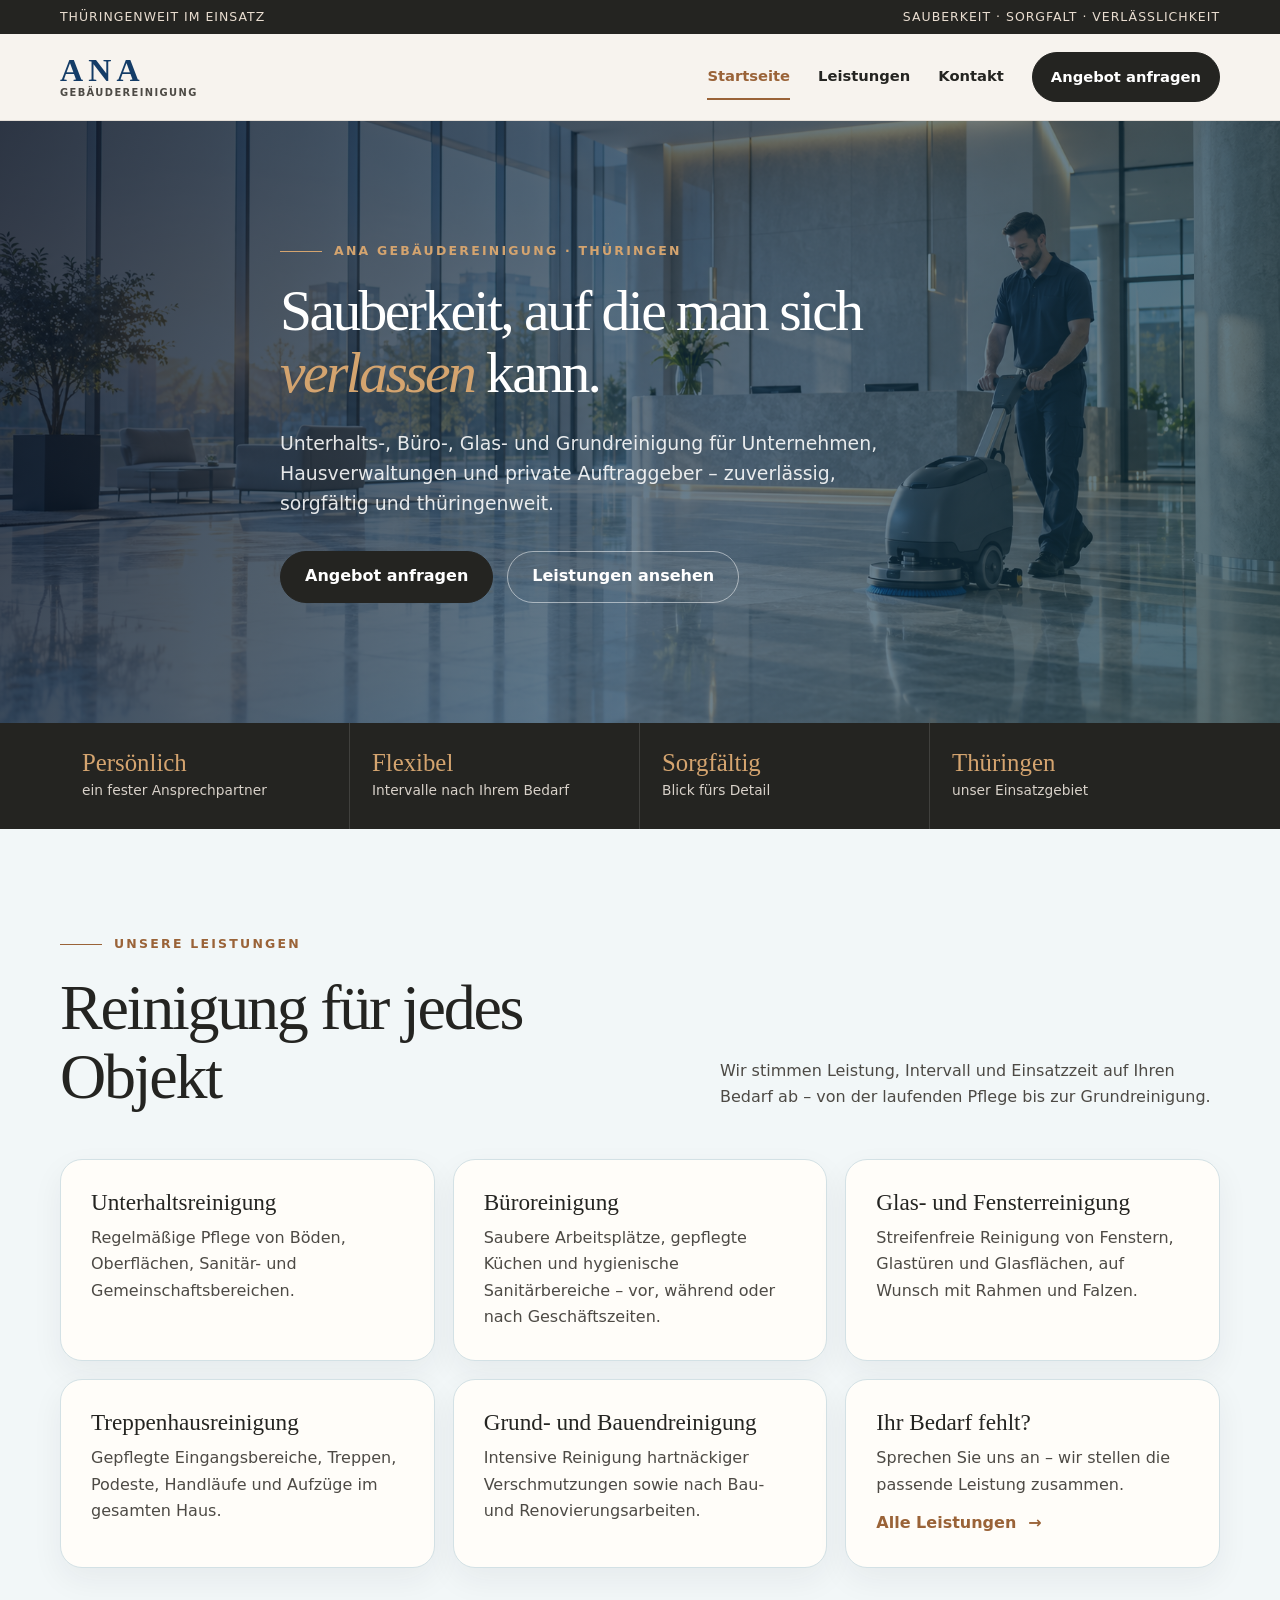
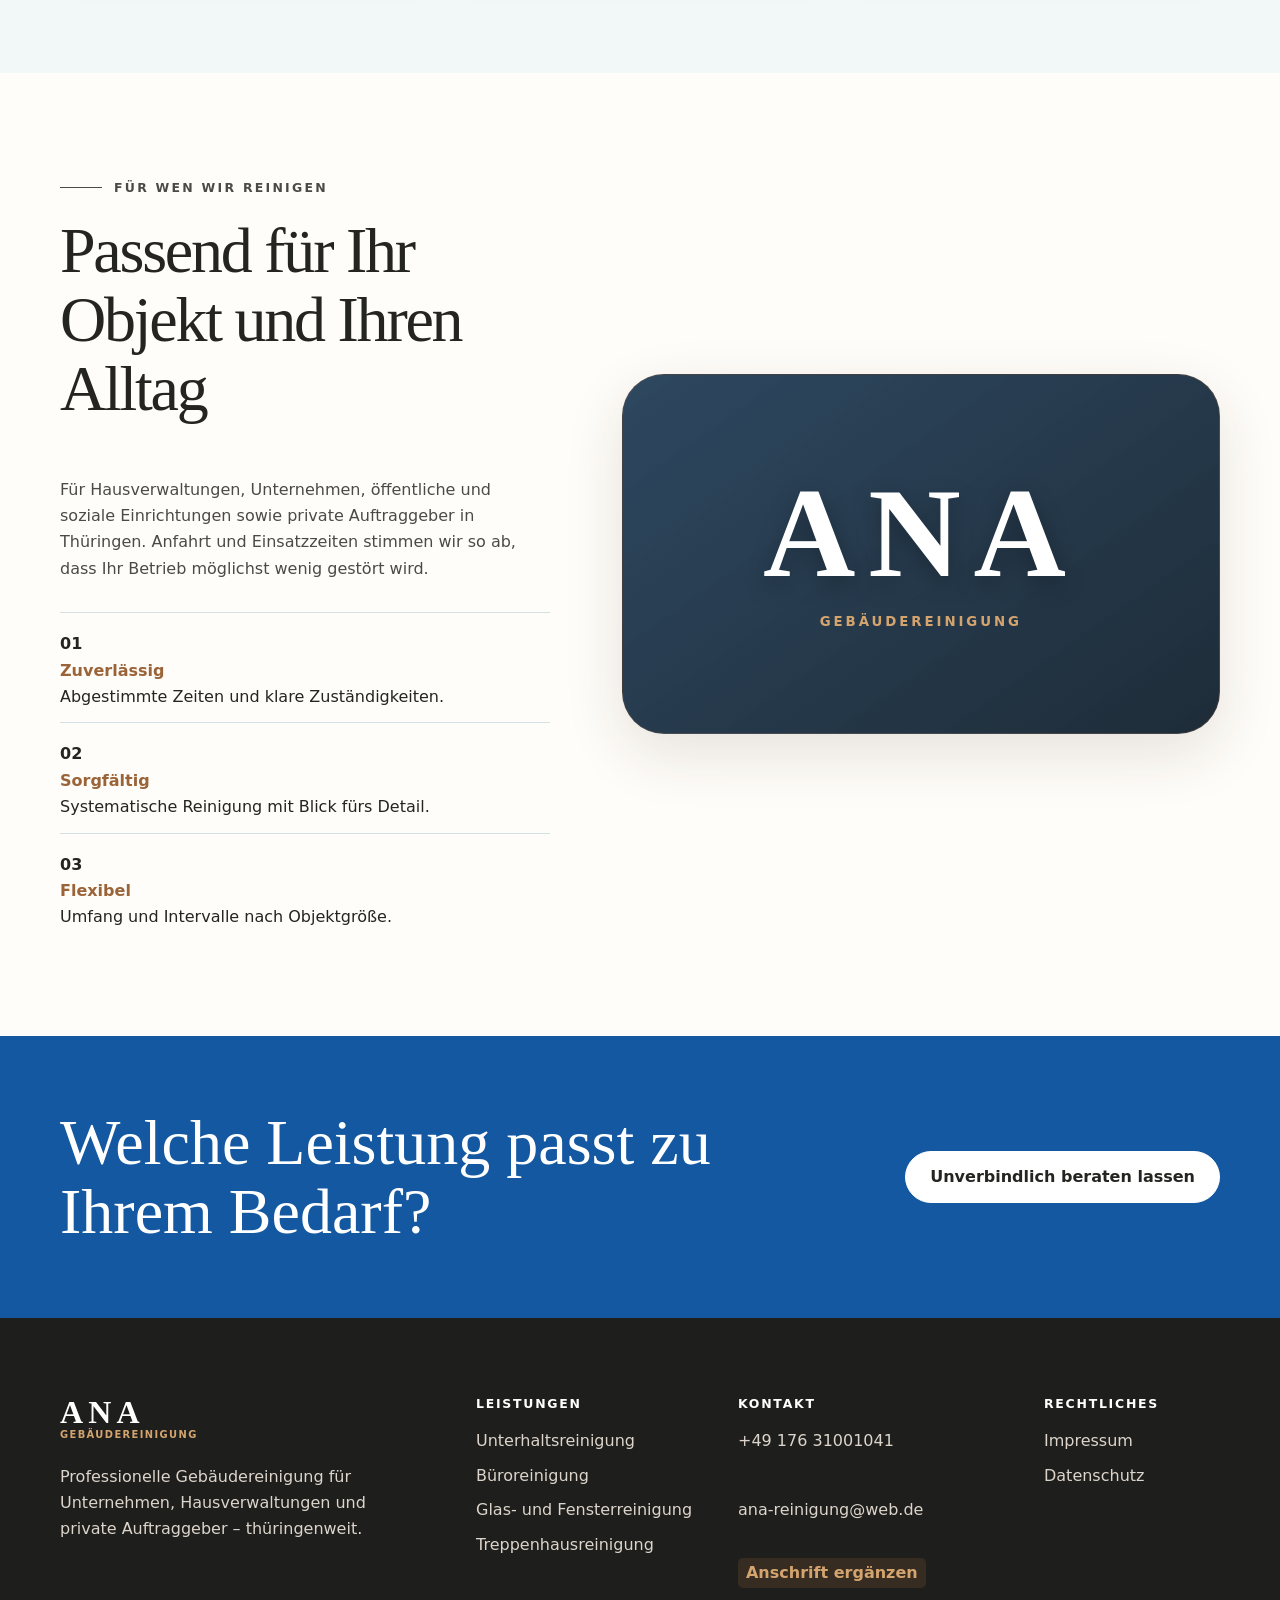
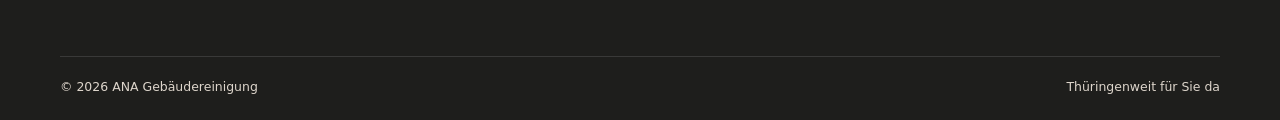
==== index.html @ 25c26764 "Initial commit: ana-reinigung – eigenständige ANA-Website" ====
<!doctype html><html lang="de"><head><meta charset="utf-8"><meta name="viewport" content="width=device-width,initial-scale=1"><title>ANA Gebäudereinigung | Professionelle Reinigung in Thüringen</title><meta name="description" content="ANA Gebäudereinigung: Unterhalts-, Büro-, Glas-, Treppenhaus- und Grundreinigung für Unternehmen, Hausverwaltungen und private Auftraggeber in Thüringen."><link rel="icon" href="assets/favicon.svg" type="image/svg+xml"><link rel="stylesheet" href="assets/styles.css?v=8"><script src="assets/site.js" defer></script></head><body data-page="start"><header data-site-header></header><main id="inhalt">
<section class="home-hero"><div class="shell home-hero-inner"><p class="eyebrow">ANA Gebäudereinigung · Thüringen</p><h1>Sauberkeit, auf die man sich <em>verlassen</em> kann.</h1><p class="home-lead">Unterhalts-, Büro-, Glas- und Grundreinigung für Unternehmen, Hausverwaltungen und private Auftraggeber – zuverlässig, sorgfältig und thüringenweit.</p><div class="actions"><a class="button" href="kontakt.html">Angebot anfragen</a><a class="button secondary" href="leistungen.html">Leistungen ansehen</a></div></div></section>
<section class="trustbar"><div class="shell trust-grid"><div class="trust-item"><strong>Persönlich</strong><span>ein fester Ansprechpartner</span></div><div class="trust-item"><strong>Flexibel</strong><span>Intervalle nach Ihrem Bedarf</span></div><div class="trust-item"><strong>Sorgfältig</strong><span>Blick fürs Detail</span></div><div class="trust-item"><strong>Thüringen</strong><span>unser Einsatzgebiet</span></div></div></section>
<section class="section"><div class="shell"><div class="section-head reveal"><div><p class="eyebrow">Unsere Leistungen</p><h2>Reinigung für jedes Objekt</h2></div><p>Wir stimmen Leistung, Intervall und Einsatzzeit auf Ihren Bedarf ab – von der laufenden Pflege bis zur Grundreinigung.</p></div><div class="values-grid cleaning-values"><div class="value reveal"><h3>Unterhaltsreinigung</h3><p>Regelmäßige Pflege von Böden, Oberflächen, Sanitär- und Gemeinschaftsbereichen.</p></div><div class="value reveal"><h3>Büroreinigung</h3><p>Saubere Arbeitsplätze, gepflegte Küchen und hygienische Sanitärbereiche – vor, während oder nach Geschäftszeiten.</p></div><div class="value reveal"><h3>Glas- und Fensterreinigung</h3><p>Streifenfreie Reinigung von Fenstern, Glastüren und Glasflächen, auf Wunsch mit Rahmen und Falzen.</p></div><div class="value reveal"><h3>Treppenhausreinigung</h3><p>Gepflegte Eingangsbereiche, Treppen, Podeste, Handläufe und Aufzüge im gesamten Haus.</p></div><div class="value reveal"><h3>Grund- und Bauendreinigung</h3><p>Intensive Reinigung hartnäckiger Verschmutzungen sowie nach Bau- und Renovierungsarbeiten.</p></div><div class="value reveal value-cta"><h3>Ihr Bedarf fehlt?</h3><p>Sprechen Sie uns an – wir stellen die passende Leistung zusammen.</p><a class="text-link" href="leistungen.html">Alle Leistungen <span>→</span></a></div></div></div></section>
<section class="section alt"><div class="shell split"><div class="copy reveal"><p class="eyebrow">Für wen wir reinigen</p><h2>Passend für Ihr Objekt und Ihren Alltag</h2><p>Für Hausverwaltungen, Unternehmen, öffentliche und soziale Einrichtungen sowie private Auftraggeber in Thüringen. Anfahrt und Einsatzzeiten stimmen wir so ab, dass Ihr Betrieb möglichst wenig gestört wird.</p><div class="principles"><div class="principle"><b>01</b><div><strong>Zuverlässig</strong><br>Abgestimmte Zeiten und klare Zuständigkeiten.</div></div><div class="principle"><b>02</b><div><strong>Sorgfältig</strong><br>Systematische Reinigung mit Blick fürs Detail.</div></div><div class="principle"><b>03</b><div><strong>Flexibel</strong><br>Umfang und Intervalle nach Objektgröße.</div></div></div></div><div class="brand-panel reveal"><span>ANA</span><small>Gebäudereinigung</small></div></div></section>
<section class="cta-band cleaning-cta"><div class="shell"><h2>Welche Leistung passt zu Ihrem Bedarf?</h2><a class="button" href="kontakt.html">Unverbindlich beraten lassen</a></div></section></main><footer data-site-footer></footer></body></html>
---- assets/styles.css ----
:root {
  --ink: #242421;
  --ink-soft: #4d4a45;
  --bronze: #9a6338;
  --bronze-light: #d4a46f;
  --blue: #1358a0;
  --paper: #f2f7f8;
  --white: #fffdf9;
  --line: #d3e1e5;
  --shadow: 0 20px 60px rgba(46, 34, 25, .12);
  --radius: 22px;
}
* { box-sizing: border-box; }
html { scroll-behavior: smooth; }
body { margin: 0; color: var(--ink); background: var(--paper); font-family: Inter, ui-sans-serif, system-ui, -apple-system, BlinkMacSystemFont, "Segoe UI", sans-serif; font-size: 16px; line-height: 1.65; }
img { max-width: 100%; display: block; }
a { color: inherit; text-decoration: none; }
button, input, textarea, select { font: inherit; }
.shell { width: min(1160px, calc(100% - 40px)); margin-inline: auto; }
.skip-link { position: fixed; left: 16px; top: -60px; z-index: 100; padding: 10px 16px; background: var(--ink); color: white; border-radius: 8px; }
.skip-link:focus { top: 16px; }
.sr-only { position: absolute; width: 1px; height: 1px; padding: 0; margin: -1px; overflow: hidden; clip: rect(0,0,0,0); white-space: nowrap; border: 0; }
.topline { background: var(--ink); color: #e9ddd0; font-size: .78rem; letter-spacing: .08em; text-transform: uppercase; }
.topline-inner { min-height: 34px; display: flex; align-items: center; justify-content: space-between; gap: 20px; }
header { position: sticky; top: 0; z-index: 20; background: rgba(247,243,237,.94); backdrop-filter: blur(14px); border-bottom: 1px solid rgba(105,86,68,.14); }
.nav-wrap { min-height: 86px; display: flex; align-items: center; justify-content: space-between; gap: 28px; }
.brand { display: inline-flex; align-items: center; gap: 12px; line-height: 1; }
.brand-logo { display: block; width: 178px; height: 68px; object-fit: contain; object-position: center; mix-blend-mode: multiply; }
.brand { flex-direction: column; align-items: flex-start; gap: 3px; }
.brand-word { color: #143c67; font: 800 2rem/.9 Georgia, serif; letter-spacing: .16em; }
.brand-sub { color: var(--ink-soft); font-size: .62rem; font-weight: 800; letter-spacing: .14em; text-transform: uppercase; }
.brand-mark { width: 46px; height: 52px; display: grid; place-items: center; color: #fffaf2; background: linear-gradient(145deg, #d39b68, #8e522c); clip-path: polygon(50% 0, 92% 17%, 88% 69%, 50% 100%, 12% 69%, 8% 17%); font-family: Georgia, serif; font-size: 1.7rem; font-weight: 700; }
.brand strong { display: block; font: 700 1.55rem/1 Georgia, serif; letter-spacing: .16em; }
.brand small { display: block; margin-top: 6px; color: var(--ink-soft); font-size: .72rem; letter-spacing: .13em; text-transform: uppercase; }
nav { display: flex; align-items: center; gap: 28px; font-size: .92rem; font-weight: 600; }
nav a { padding: 10px 0; border-bottom: 2px solid transparent; }
nav a:hover, nav a[aria-current="page"] { color: var(--bronze); border-color: var(--bronze); }
nav .nav-cta { padding: 12px 18px; color: white; background: var(--ink); border: 1px solid var(--ink); border-radius: 999px; }
nav .nav-cta:hover { color: white; background: var(--bronze); border-color: var(--bronze); }
.menu-button { display: none; width: 44px; height: 44px; border: 1px solid var(--line); border-radius: 50%; background: transparent; padding: 11px; }
.menu-button span:not(.sr-only) { display: block; height: 2px; background: var(--ink); margin: 4px 0; }
.hero { min-height: 720px; display: grid; align-items: center; overflow: hidden; background: linear-gradient(90deg, rgba(242,247,248,.98) 0%, rgba(242,247,248,.94) 48%, rgba(242,247,248,.2) 73%), url("ana-cleaning-hero.png") center/cover no-repeat; }
.parent-hero { min-height: 690px; display: grid; align-items: center; overflow: hidden; background: radial-gradient(circle at 78% 45%, rgba(212,164,111,.28), transparent 28%), linear-gradient(135deg,#f7fafb 0%,#e8f0f3 55%,#dfd3c7 100%); }
.parent-hero-grid { display: grid; grid-template-columns: 1.05fr .95fr; align-items: center; gap: 70px; padding: 86px 0; }
.parent-monogram, .brand-panel { min-height: 360px; display: grid; place-content: center; padding: 45px; text-align: center; border: 1px solid rgba(154,99,56,.25); border-radius: 42px; background: linear-gradient(145deg,rgba(23,52,79,.90),rgba(16,31,44,.94)), url("ana-sign-bg.jpg") center/cover no-repeat; box-shadow: var(--shadow); color: white; }
.parent-monogram span, .brand-panel span { font: 800 clamp(4.5rem,10vw,8.5rem)/.9 Georgia,serif; letter-spacing: .1em; text-shadow: 0 8px 24px rgba(0,0,0,.28); }
.parent-monogram small, .brand-panel small { margin-top: 20px; color: var(--bronze-light); font-weight: 800; letter-spacing: .22em; text-transform: uppercase; }
.hero-grid { display: grid; grid-template-columns: 1.08fr .92fr; align-items: center; gap: 40px; padding: 82px 0; }
.eyebrow { display: flex; align-items: center; gap: 12px; margin: 0 0 18px; color: var(--bronze); font-size: .78rem; font-weight: 800; letter-spacing: .18em; text-transform: uppercase; }
.eyebrow::before { content: ""; width: 42px; height: 1px; background: currentColor; }
h1, h2, h3 { margin-top: 0; font-family: Georgia, "Times New Roman", serif; line-height: 1.08; }
h1 { max-width: 820px; margin-bottom: 24px; font-size: clamp(3rem, 7vw, 6.2rem); font-weight: 500; letter-spacing: -.045em; }
h1 em { color: var(--bronze); font-weight: 500; }
.hero-copy > p:not(.eyebrow) { max-width: 630px; margin: 0 0 34px; color: var(--ink-soft); font-size: 1.15rem; }
.actions { display: flex; flex-wrap: wrap; gap: 14px; }
.button { display: inline-flex; justify-content: center; align-items: center; min-height: 52px; padding: 0 24px; border: 1px solid var(--ink); border-radius: 999px; background: var(--ink); color: white; font-weight: 750; transition: .2s ease; }
.button:hover { transform: translateY(-2px); background: var(--bronze); border-color: var(--bronze); }
.button.secondary { color: var(--ink); background: transparent; }
.button.secondary:hover { color: white; }
.hero-visual { position: relative; min-height: 530px; }
.hero-badge { position: absolute; right: 0; bottom: 42px; width: 142px; height: 142px; display: grid; place-items: center; padding: 20px; text-align: center; border-radius: 50%; background: var(--ink); color: #fff; box-shadow: var(--shadow); font-size: .72rem; font-weight: 700; letter-spacing: .12em; text-transform: uppercase; }
.trustbar { background: var(--ink); color: white; }
.trust-grid { display: grid; grid-template-columns: repeat(4, 1fr); }
.trust-item { padding: 26px 22px; border-right: 1px solid rgba(255,255,255,.13); }
.trust-item:last-child { border-right: 0; }
.trust-item strong { display: block; color: var(--bronze-light); font: 500 1.55rem Georgia, serif; }
.trust-item span { color: #d8d1c9; font-size: .86rem; }
.section { padding: 105px 0; }
.section.alt { background: var(--white); }
.section-head { display: flex; justify-content: space-between; align-items: end; gap: 32px; margin-bottom: 48px; }
#bereiche .section-head { display: block; }
#bereiche .section-head h2 { white-space: nowrap; }
#bereiche .section-head > p { margin-top: 16px; }
.section-head h2, .page-intro h1 { margin-bottom: 0; font-size: clamp(2.4rem, 5vw, 4.6rem); font-weight: 500; letter-spacing: -.035em; }
.section-head > p { max-width: 500px; margin: 0; color: var(--ink-soft); }
.service-grid { display: grid; grid-template-columns: repeat(2, 1fr); gap: 18px; }
.division-grid { display: grid; grid-template-columns: 1fr 1fr; gap: 24px; }
.division-card { overflow: hidden; border: 1px solid var(--line); border-radius: 28px; background: white; box-shadow: 0 16px 45px rgba(29,39,46,.08); }
.division-logo { height: 330px; overflow: hidden; display: flex; align-items: center; justify-content: center; padding: 22px; background: #eef5f7; }
.division-card.security .division-logo { background: #ded6cc; }
.division-card.cleaning .eyebrow, .division-card.cleaning .text-link { color: var(--blue); }
.division-logo img { max-width: 100%; max-height: 100%; width: auto; height: auto; object-fit: contain; mix-blend-mode: multiply; }
.division-copy { padding: 34px; }
.division-copy h3 { margin-bottom: 12px; font-size: 2rem; font-weight: 500; }
.division-copy p:not(.eyebrow) { color: var(--ink-soft); }
.text-link { display: inline-flex; gap: 12px; margin-top: 12px; color: var(--bronze); font-weight: 800; }
.text-link:hover span { transform: translateX(4px); }
.text-link span { transition: .2s ease; }
.service-card { min-height: 280px; padding: 34px; border: 1px solid var(--line); border-radius: var(--radius); background: rgba(255,255,255,.56); transition: .25s ease; }
.service-card:hover { transform: translateY(-5px); border-color: var(--bronze-light); box-shadow: var(--shadow); }
.number { margin-bottom: 42px; color: var(--bronze); font-size: .77rem; font-weight: 800; letter-spacing: .14em; }
.service-card h3 { margin-bottom: 14px; font-size: 1.75rem; font-weight: 500; }
.service-card p { margin: 0; color: var(--ink-soft); }
.split { display: grid; grid-template-columns: .9fr 1.1fr; gap: 72px; align-items: center; }
.portrait-panel { position: relative; min-height: 500px; display: grid; place-items: center; overflow: hidden; border-radius: 34px; background: #dcebef; }
.portrait-panel img { width: 100%; height: 100%; object-fit: cover; }
.portrait-panel::after { content: "ANA"; position: absolute; right: -24px; bottom: -28px; color: rgba(255,255,255,.06); font: 700 9rem Georgia,serif; letter-spacing: .05em; }
.copy h2 { font-size: clamp(2.5rem, 5vw, 4.5rem); font-weight: 500; letter-spacing: -.035em; }
.copy p { color: var(--ink-soft); }
.principles { display: grid; gap: 12px; margin-top: 30px; }
.principle { padding-top: 18px; border-top: 1px solid var(--line); }
.principle strong { color: var(--bronze); }
.cta-band { padding: 72px 0; background: var(--bronze); color: white; }
.cta-band .shell { display: flex; align-items: center; justify-content: space-between; gap: 32px; }
.cta-band h2 { max-width: 720px; margin: 0; font-size: clamp(2rem, 5vw, 4rem); font-weight: 500; }
.cta-band .button { border-color: white; background: white; color: var(--ink); flex: 0 0 auto; }
.page-hero { padding: 110px 0 82px; background: linear-gradient(135deg,#fbf8f3,#eee6dc); border-bottom: 1px solid var(--line); }
.cleaning-hero, .security-hero { padding: 85px 0; border-bottom: 1px solid var(--line); }
.cleaning-hero { background: linear-gradient(135deg,#f5fafb,#dcebef); }
.security-hero { background: linear-gradient(135deg,#ece5dd,#cbb8a6); }
.business-hero-grid, .security-hero-grid { display: grid; grid-template-columns: 1.15fr .85fr; align-items: center; gap: 65px; }
.business-logo-panel, .security-logo-panel { min-height: 380px; display: grid; place-items: center; padding: 22px; border-radius: 30px; background: white; box-shadow: var(--shadow); }
.business-logo-panel img, .security-logo-panel img { width: 100%; max-height: 380px; object-fit: contain; mix-blend-mode: multiply; }
.security-page .eyebrow, .security-page .number { color: #8b552e; }
body[data-page="leistungen"] .eyebrow, body[data-page="leistungen"] .number { color: var(--blue); }
.security-page .button:hover, .security-cta { background: #8b552e; border-color: #8b552e; }
.cleaning-cta { background: var(--blue); }
.security-strip { background: #e9e0d7; }
.conversion-panel { display: flex; align-items: center; justify-content: space-between; gap: 40px; padding: 46px; border: 1px solid var(--line); border-radius: 28px; background: white; box-shadow: var(--shadow); }
.conversion-panel > div { max-width: 760px; }
.conversion-panel h2 { margin-bottom: 12px; font-size: clamp(2rem,4vw,3.35rem); font-weight: 500; }
.conversion-panel p:last-child { margin-bottom: 0; color: var(--ink-soft); }
.conversion-panel .button { flex: 0 0 auto; }
.regional-section { background: #e7eff2; }
.regional-grid { display: grid; grid-template-columns: 1.1fr .9fr; gap: 70px; align-items: end; }
.regional-grid h2 { margin-bottom: 0; font-size: clamp(2.35rem,5vw,4.4rem); font-weight: 500; }
.regional-grid p { color: var(--ink-soft); font-size: 1.08rem; }
.page-intro { max-width: 880px; }
.page-intro p:last-child { max-width: 720px; color: var(--ink-soft); font-size: 1.15rem; }
.detail-list { display: grid; gap: 18px; }
.detail { padding: 34px 0; border-bottom: 1px solid var(--line); }
.detail:first-child { border-top: 1px solid var(--line); }
.detail h2 { margin-bottom: 10px; font-size: 2rem; font-weight: 500; }
.detail p { margin: 0; color: var(--ink-soft); }
.values-grid { display: grid; grid-template-columns: repeat(3, 1fr); gap: 18px; }
.value { padding: 30px; border-radius: var(--radius); background: var(--white); border: 1px solid var(--line); box-shadow: 0 12px 32px rgba(29,39,46,.06); }
.value h3 { margin: 0 0 10px; font-size: 1.45rem; font-weight: 500; color: var(--ink); }
.value p { margin: 0; color: var(--ink-soft); }
.contact-layout { display: grid; grid-template-columns: .78fr 1.22fr; gap: 54px; align-items: start; }
.contact-card { padding: 32px; border-radius: var(--radius); background: var(--ink); color: white; }
.contact-card h2 { font-size: 2rem; font-weight: 500; }
.contact-card p { color: #d8d1c9; }
.placeholder { display: inline-block; padding: 2px 8px; border-radius: 5px; background: rgba(184,120,66,.15); color: var(--bronze-light); font-weight: 700; }
form { padding: 36px; border: 1px solid var(--line); border-radius: var(--radius); background: var(--white); }
.field-row { display: grid; grid-template-columns: 1fr 1fr; gap: 16px; }
label { display: grid; gap: 7px; margin-bottom: 17px; font-weight: 700; font-size: .9rem; }
input, textarea, select { width: 100%; border: 1px solid #cfc4b8; border-radius: 10px; background: #fff; color: var(--ink); padding: 13px 14px; }
input:focus, textarea:focus, select:focus { outline: 3px solid rgba(169,103,54,.18); border-color: var(--bronze); }
textarea { min-height: 150px; resize: vertical; }
.form-note { min-height: 26px; margin: 14px 0 0; color: var(--bronze); font-weight: 700; }
.legal { max-width: 820px; }
.legal h2 { margin-top: 46px; font-size: 1.7rem; font-weight: 500; }
.legal h3 { margin-top: 30px; font-size: 1.15rem; }
.legal p, .legal li { color: var(--ink-soft); }
.draft-note { padding: 18px 20px; margin-bottom: 36px; border-left: 4px solid var(--bronze); background: #f3e7da; }
footer { padding: 72px 0 22px; background: #1e1e1c; color: #ddd5cb; }
.footer-grid { display: grid; grid-template-columns: 1.7fr 1fr 1.2fr .8fr; gap: 42px; }
.footer-grid > div:first-child p { max-width: 340px; }
.footer-grid h2 { margin: 8px 0 18px; color: white; font: 700 .78rem/1 system-ui,sans-serif; letter-spacing: .14em; text-transform: uppercase; }
.footer-grid a:not(.brand) { display: block; margin: 8px 0; }
.footer-grid a:hover { color: var(--bronze-light); }
.footer-brand { padding: 8px 0; border-radius: 12px; }
.footer-brand .brand-word { color: white; }
.footer-brand .brand-sub { color: var(--bronze-light); }
.footer-brand .brand-logo { width: 205px; height: 78px; mix-blend-mode: normal; }
.footer-bottom { display: flex; justify-content: space-between; gap: 20px; margin-top: 52px; padding-top: 20px; border-top: 1px solid rgba(255,255,255,.12); font-size: .78rem; }
.reveal { opacity: 0; transform: translateY(20px); transition: opacity .55s ease, transform .55s ease; }
.reveal.visible { opacity: 1; transform: none; }
@media (max-width: 900px) {
  .menu-button { display: block; }
  nav { position: absolute; top: 120px; left: 20px; right: 20px; display: none; align-items: stretch; padding: 20px; border: 1px solid var(--line); border-radius: 16px; background: var(--white); box-shadow: var(--shadow); }
  nav.is-open { display: grid; }
  nav a { padding: 12px; }
  .hero-grid, .parent-hero-grid, .business-hero-grid, .security-hero-grid, .split, .contact-layout { grid-template-columns: 1fr; }
  .division-grid { grid-template-columns: 1fr; }
  .conversion-panel { align-items: flex-start; flex-direction: column; }
  .regional-grid { grid-template-columns: 1fr; gap: 24px; }
  .hero { background-position: 65% center; }
  .hero-copy { padding: 28px; border-radius: 24px; background: rgba(242,247,248,.9); backdrop-filter: blur(8px); }
  .hero { min-height: auto; }
  .hero-grid { padding: 70px 0; }
  .hero-visual { min-height: 410px; }
  .trust-grid { grid-template-columns: 1fr 1fr; }
  .trust-item:nth-child(2) { border-right: 0; }
  .trust-item:nth-child(-n+2) { border-bottom: 1px solid rgba(255,255,255,.13); }
  .values-grid { grid-template-columns: 1fr; }
  .footer-grid { grid-template-columns: 1fr 1fr; }
}
@media (max-width: 620px) {
  .shell { width: min(100% - 28px, 1160px); }
  .topline-inner span:last-child { display: none; }
  .nav-wrap { min-height: 76px; }
  .brand-logo { width: 142px; height: 58px; }
  .brand-word { font-size: 1.65rem; }
  .brand-sub { font-size: .52rem; }
  nav { top: 110px; }
  h1 { font-size: 3.15rem; }
  .hero-grid { padding: 52px 0; }
  .hero-visual { min-height: 340px; }
  .hero-badge { width: 110px; height: 110px; bottom: 5px; font-size: .62rem; }
  .trust-grid, .service-grid, .footer-grid, .field-row { grid-template-columns: 1fr; }
  .division-logo { height: 260px; }
  .trust-item { border-right: 0; border-bottom: 1px solid rgba(255,255,255,.13); }
  .section { padding: 78px 0; }
  .section-head { display: block; }
  .section-head > p { margin-top: 20px; }
  .service-card { min-height: 0; }
  .cta-band .shell { display: block; }
  .cta-band .button { margin-top: 26px; }
  .footer-bottom { display: block; }
}
@media (prefers-reduced-motion: reduce) { *, *::before, *::after { scroll-behavior: auto !important; transition: none !important; } .reveal { opacity: 1; transform: none; } }
/* Startseite: Textkasten im Hero (ANA Dienstleistungen Group) */
.parent-monogram{display:flex;flex-direction:column;justify-content:center;text-align:left;gap:14px;}
.parent-monogram .pm-mark{margin:0;font:800 2.1rem/1 Georgia,serif;letter-spacing:.16em;color:#fff;}
.parent-monogram .pm-lead{margin:0;font-size:1.08rem;line-height:1.6;color:#fff;font-weight:600;}
.parent-monogram .pm-text{margin:0;font-size:1rem;line-height:1.7;color:rgba(255,255,255,.82);}

/* Hintergrundbild im Kopfbereich: helles Foto, passend zum warmen ANA-Farbschema */
.parent-hero{
  background:
    radial-gradient(circle at 78% 45%, rgba(212,164,111,.22), transparent 28%),
    linear-gradient(115deg, rgba(247,250,251,.93) 0%, rgba(232,240,243,.88) 55%, rgba(223,211,199,.82) 100%),
    url("ana-hero-building.jpg") center/cover no-repeat;
}

/* Kopfbereich mit hellem Foto: normale dunkle Schrift, kein Textkasten noetig */

/* Startseiten-Hero mit Hintergrundfoto (ANA Gebaeudereinigung) */
.home-hero{position:relative;color:#fff;background:linear-gradient(115deg,rgba(9,17,33,.84) 0%,rgba(16,52,79,.6) 60%,rgba(20,52,60,.7) 100%),url("ana-cleaning-hero.png") center 30%/cover no-repeat;}
.home-hero-inner{padding:120px 0;max-width:720px;}
@media(max-width:700px){.home-hero-inner{padding:84px 0;}}
.home-hero h1{color:#fff;font-size:clamp(2.2rem,5vw,3.6rem);}
.home-hero h1 em{color:var(--bronze-light);}
.home-hero .eyebrow{color:var(--bronze-light);}
.home-lead{margin:22px 0 32px;font-size:1.18rem;line-height:1.6;color:rgba(255,255,255,.88);max-width:600px;}
.home-hero .button.secondary{color:#fff;border-color:rgba(255,255,255,.5);}
.home-hero .button.secondary:hover{background:rgba(255,255,255,.14);}
.value-cta .text-link{margin-top:12px;display:inline-flex;}
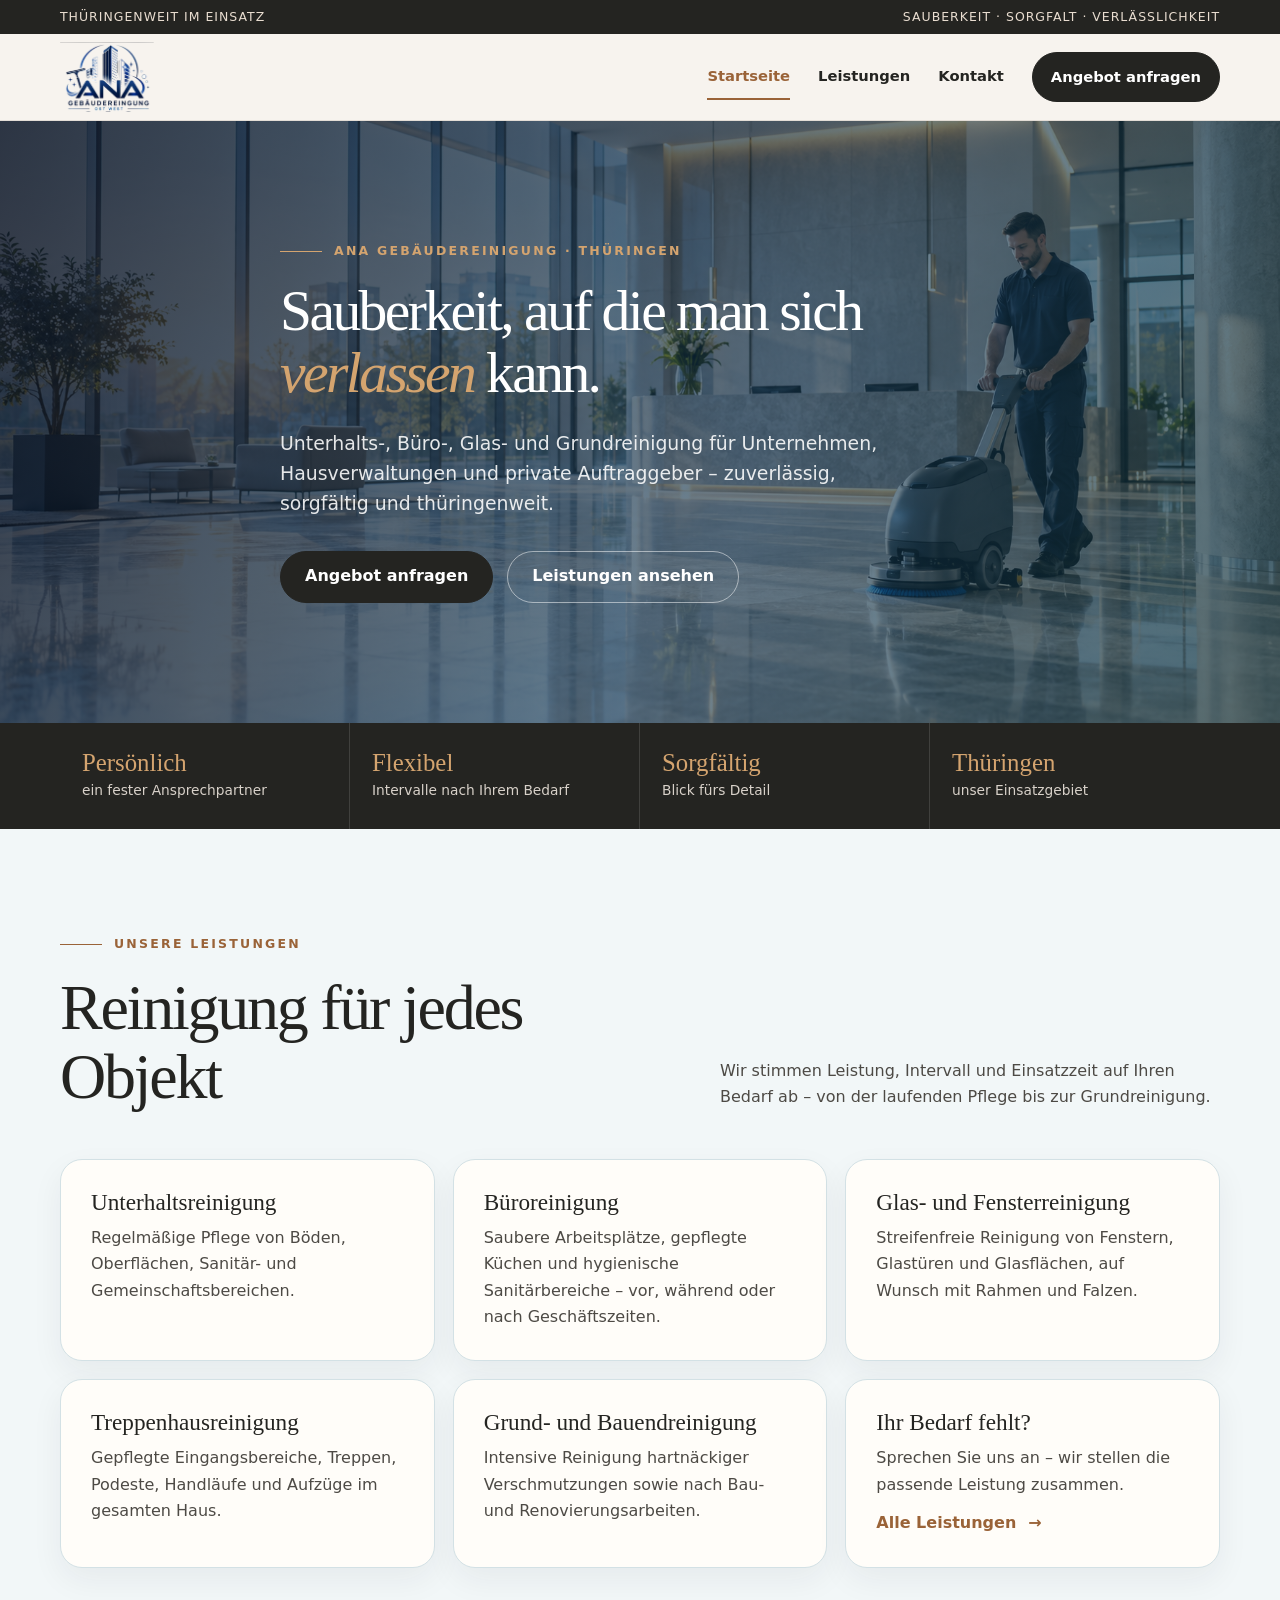
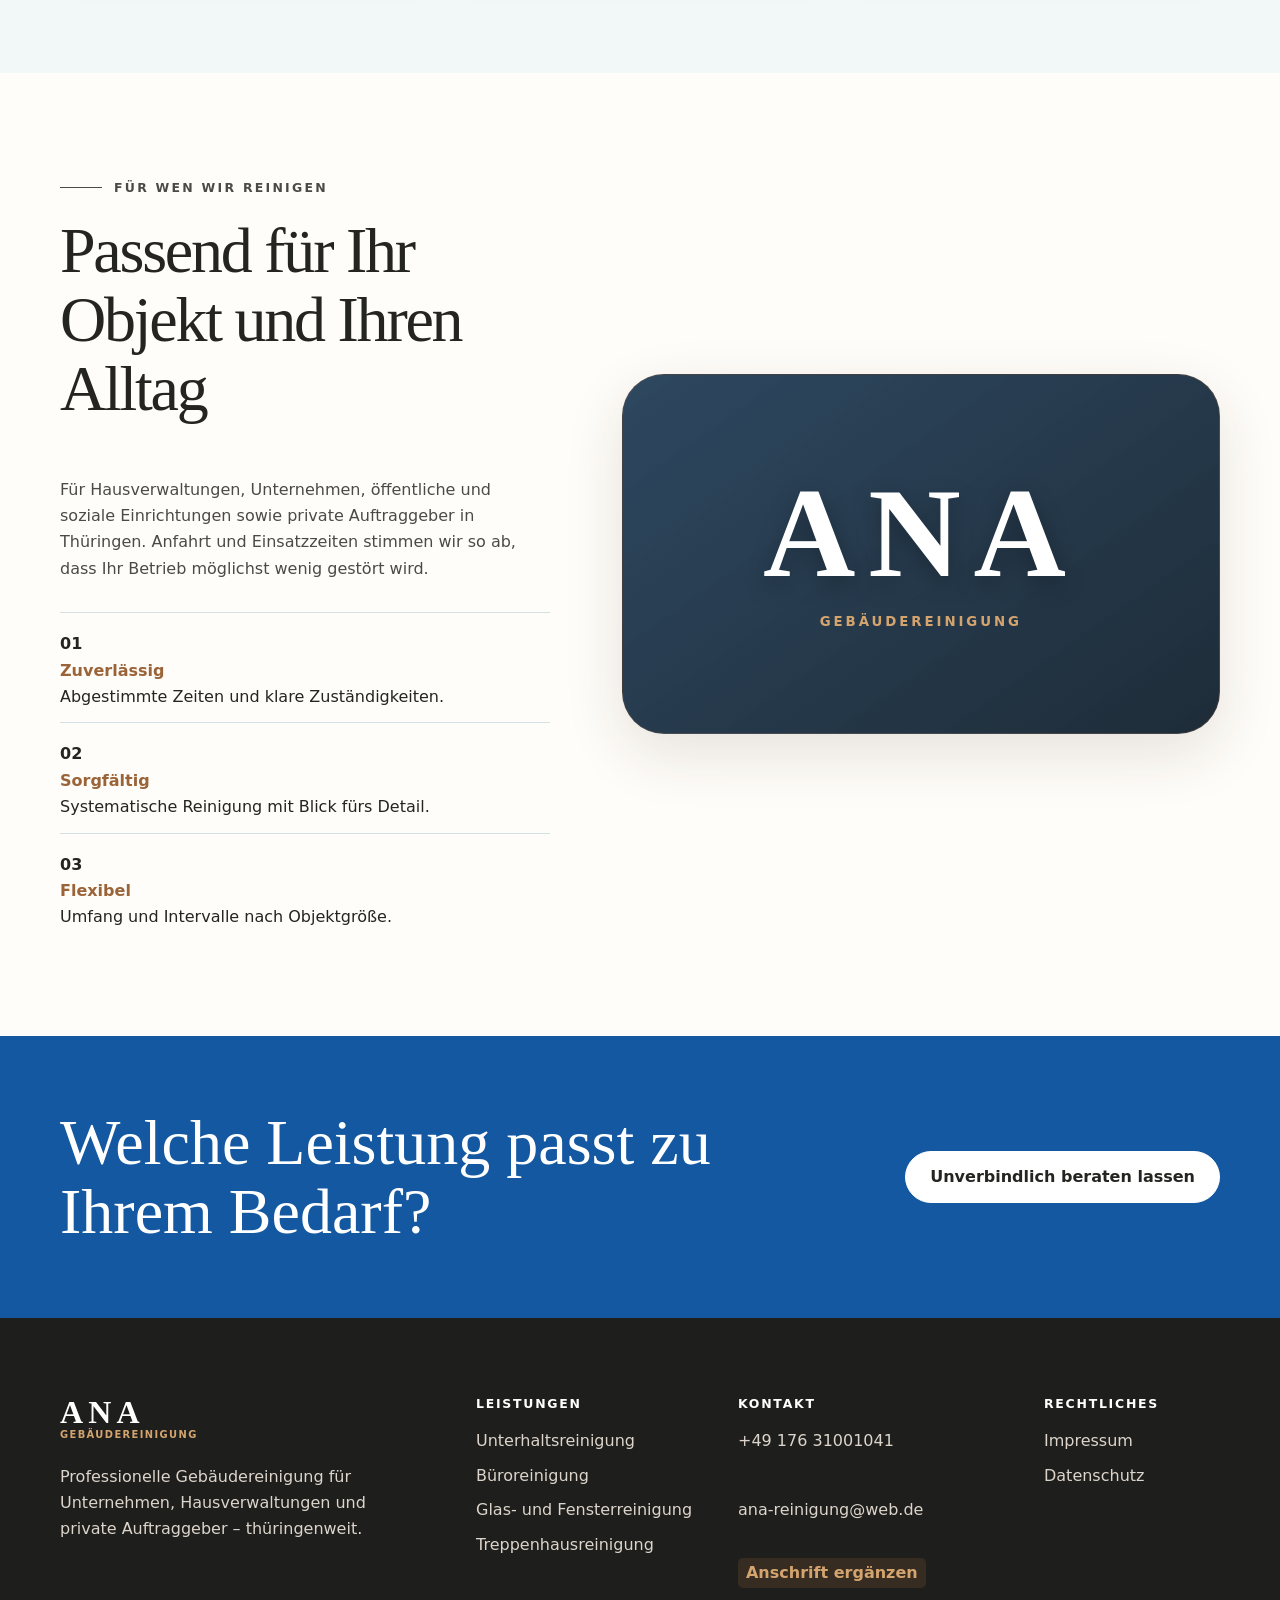
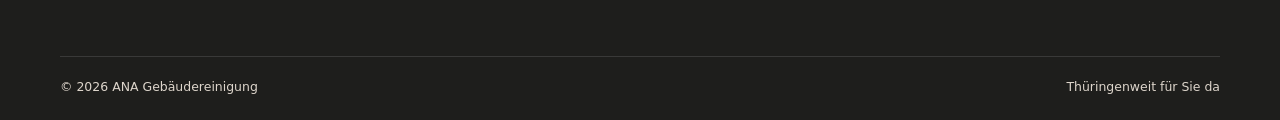
==== commit af0b43cc: "Vorschau: noindex (nicht von Suchmaschinen listen lassen)" ====
--- a/index.html
+++ b/index.html
@@ -1,4 +1,4 @@
-<!doctype html><html lang="de"><head><meta charset="utf-8"><meta name="viewport" content="width=device-width,initial-scale=1"><title>ANA Gebäudereinigung | Professionelle Reinigung in Thüringen</title><meta name="description" content="ANA Gebäudereinigung: Unterhalts-, Büro-, Glas-, Treppenhaus- und Grundreinigung für Unternehmen, Hausverwaltungen und private Auftraggeber in Thüringen."><link rel="icon" href="assets/favicon.svg" type="image/svg+xml"><link rel="stylesheet" href="assets/styles.css?v=8"><script src="assets/site.js" defer></script></head><body data-page="start"><header data-site-header></header><main id="inhalt">
+<!doctype html><html lang="de"><head><meta charset="utf-8"><meta name="robots" content="noindex"><meta name="viewport" content="width=device-width,initial-scale=1"><title>ANA Gebäudereinigung | Professionelle Reinigung in Thüringen</title><meta name="description" content="ANA Gebäudereinigung: Unterhalts-, Büro-, Glas-, Treppenhaus- und Grundreinigung für Unternehmen, Hausverwaltungen und private Auftraggeber in Thüringen."><link rel="icon" href="assets/favicon.svg" type="image/svg+xml"><link rel="stylesheet" href="assets/styles.css?v=8"><script src="assets/site.js" defer></script></head><body data-page="start"><header data-site-header></header><main id="inhalt">
 <section class="home-hero"><div class="shell home-hero-inner"><p class="eyebrow">ANA Gebäudereinigung · Thüringen</p><h1>Sauberkeit, auf die man sich <em>verlassen</em> kann.</h1><p class="home-lead">Unterhalts-, Büro-, Glas- und Grundreinigung für Unternehmen, Hausverwaltungen und private Auftraggeber – zuverlässig, sorgfältig und thüringenweit.</p><div class="actions"><a class="button" href="kontakt.html">Angebot anfragen</a><a class="button secondary" href="leistungen.html">Leistungen ansehen</a></div></div></section>
 <section class="trustbar"><div class="shell trust-grid"><div class="trust-item"><strong>Persönlich</strong><span>ein fester Ansprechpartner</span></div><div class="trust-item"><strong>Flexibel</strong><span>Intervalle nach Ihrem Bedarf</span></div><div class="trust-item"><strong>Sorgfältig</strong><span>Blick fürs Detail</span></div><div class="trust-item"><strong>Thüringen</strong><span>unser Einsatzgebiet</span></div></div></section>
 <section class="section"><div class="shell"><div class="section-head reveal"><div><p class="eyebrow">Unsere Leistungen</p><h2>Reinigung für jedes Objekt</h2></div><p>Wir stimmen Leistung, Intervall und Einsatzzeit auf Ihren Bedarf ab – von der laufenden Pflege bis zur Grundreinigung.</p></div><div class="values-grid cleaning-values"><div class="value reveal"><h3>Unterhaltsreinigung</h3><p>Regelmäßige Pflege von Böden, Oberflächen, Sanitär- und Gemeinschaftsbereichen.</p></div><div class="value reveal"><h3>Büroreinigung</h3><p>Saubere Arbeitsplätze, gepflegte Küchen und hygienische Sanitärbereiche – vor, während oder nach Geschäftszeiten.</p></div><div class="value reveal"><h3>Glas- und Fensterreinigung</h3><p>Streifenfreie Reinigung von Fenstern, Glastüren und Glasflächen, auf Wunsch mit Rahmen und Falzen.</p></div><div class="value reveal"><h3>Treppenhausreinigung</h3><p>Gepflegte Eingangsbereiche, Treppen, Podeste, Handläufe und Aufzüge im gesamten Haus.</p></div><div class="value reveal"><h3>Grund- und Bauendreinigung</h3><p>Intensive Reinigung hartnäckiger Verschmutzungen sowie nach Bau- und Renovierungsarbeiten.</p></div><div class="value reveal value-cta"><h3>Ihr Bedarf fehlt?</h3><p>Sprechen Sie uns an – wir stellen die passende Leistung zusammen.</p><a class="text-link" href="leistungen.html">Alle Leistungen <span>→</span></a></div></div></div></section>
--- a/assets/styles.css
+++ b/assets/styles.css
@@ -237,3 +237,7 @@
 .home-hero .button.secondary{color:#fff;border-color:rgba(255,255,255,.5);}
 .home-hero .button.secondary:hover{background:rgba(255,255,255,.14);}
 .value-cta .text-link{margin-top:12px;display:inline-flex;}
+
+/* Bild-Logo in der Kopfzeile */
+.nav-wrap .brand-logo{width:auto;height:70px;mix-blend-mode:normal;}
+@media(max-width:700px){.nav-wrap .brand-logo{height:54px;}}
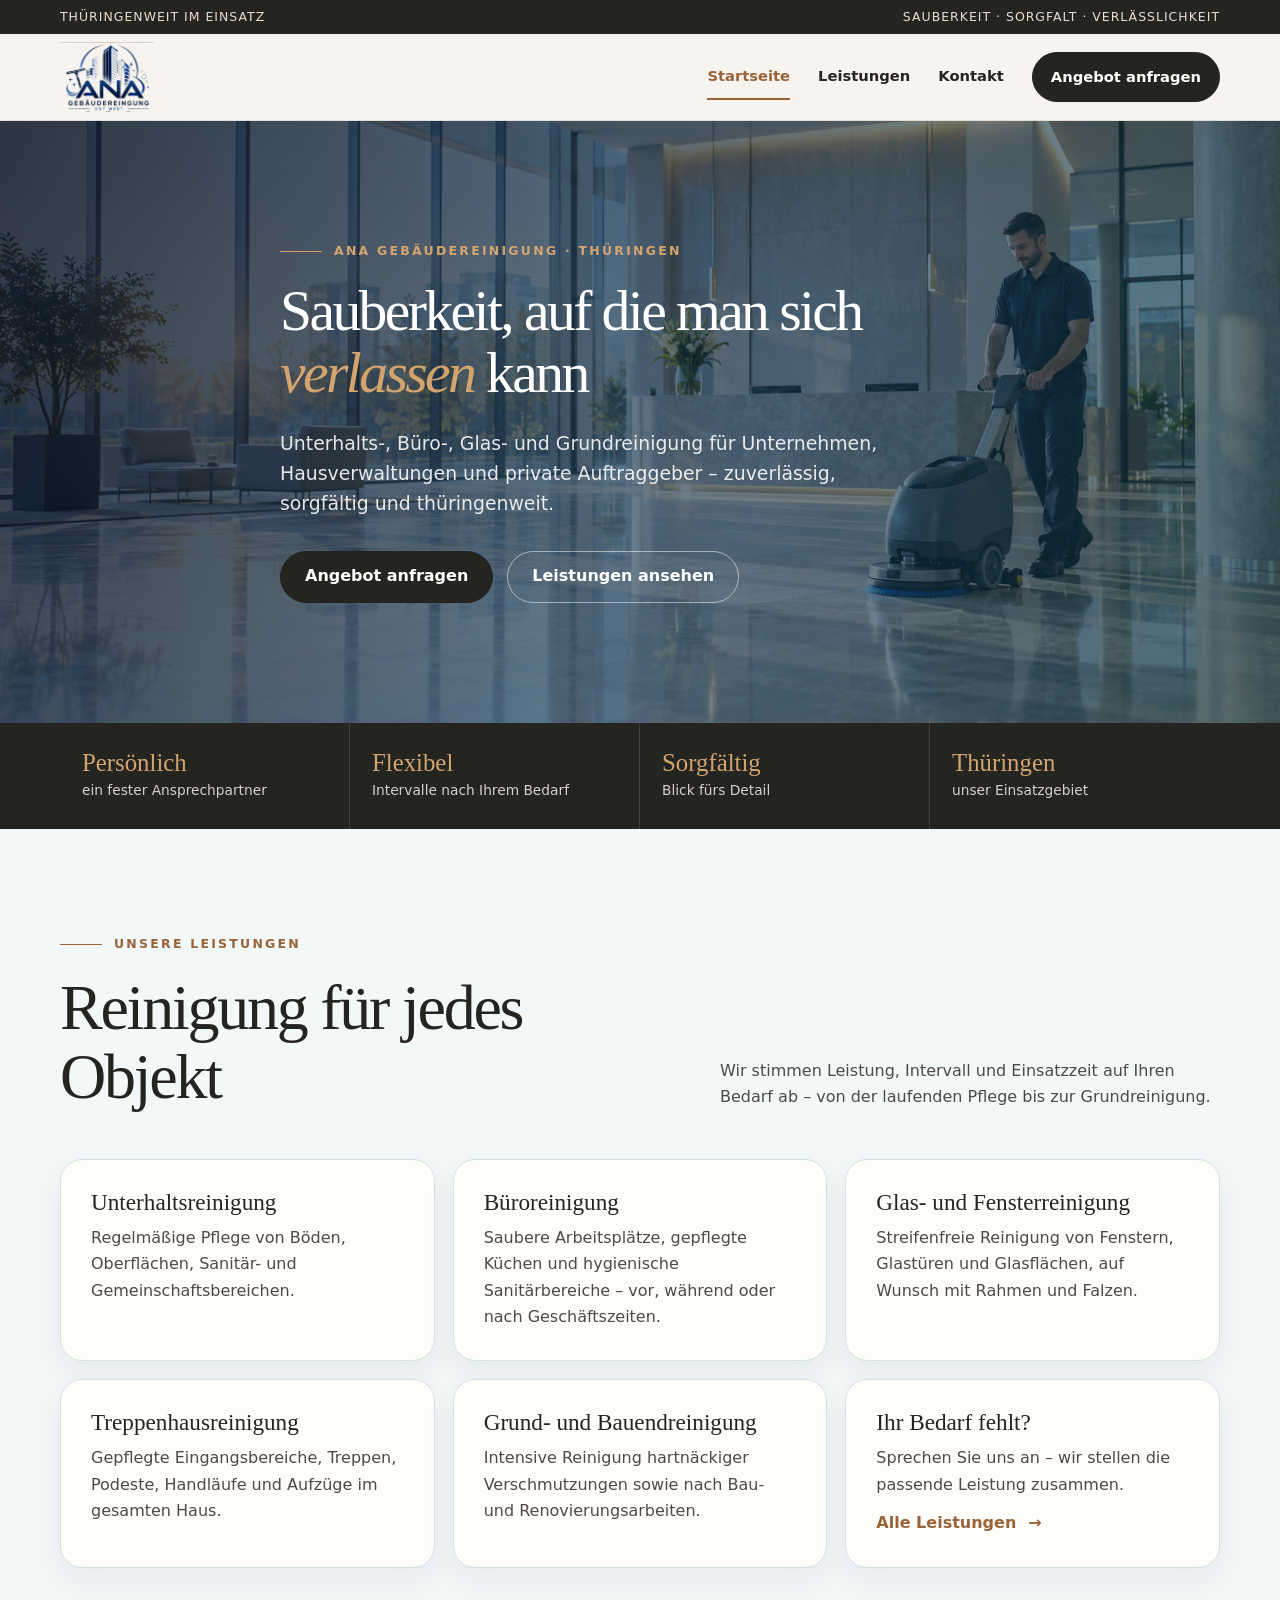
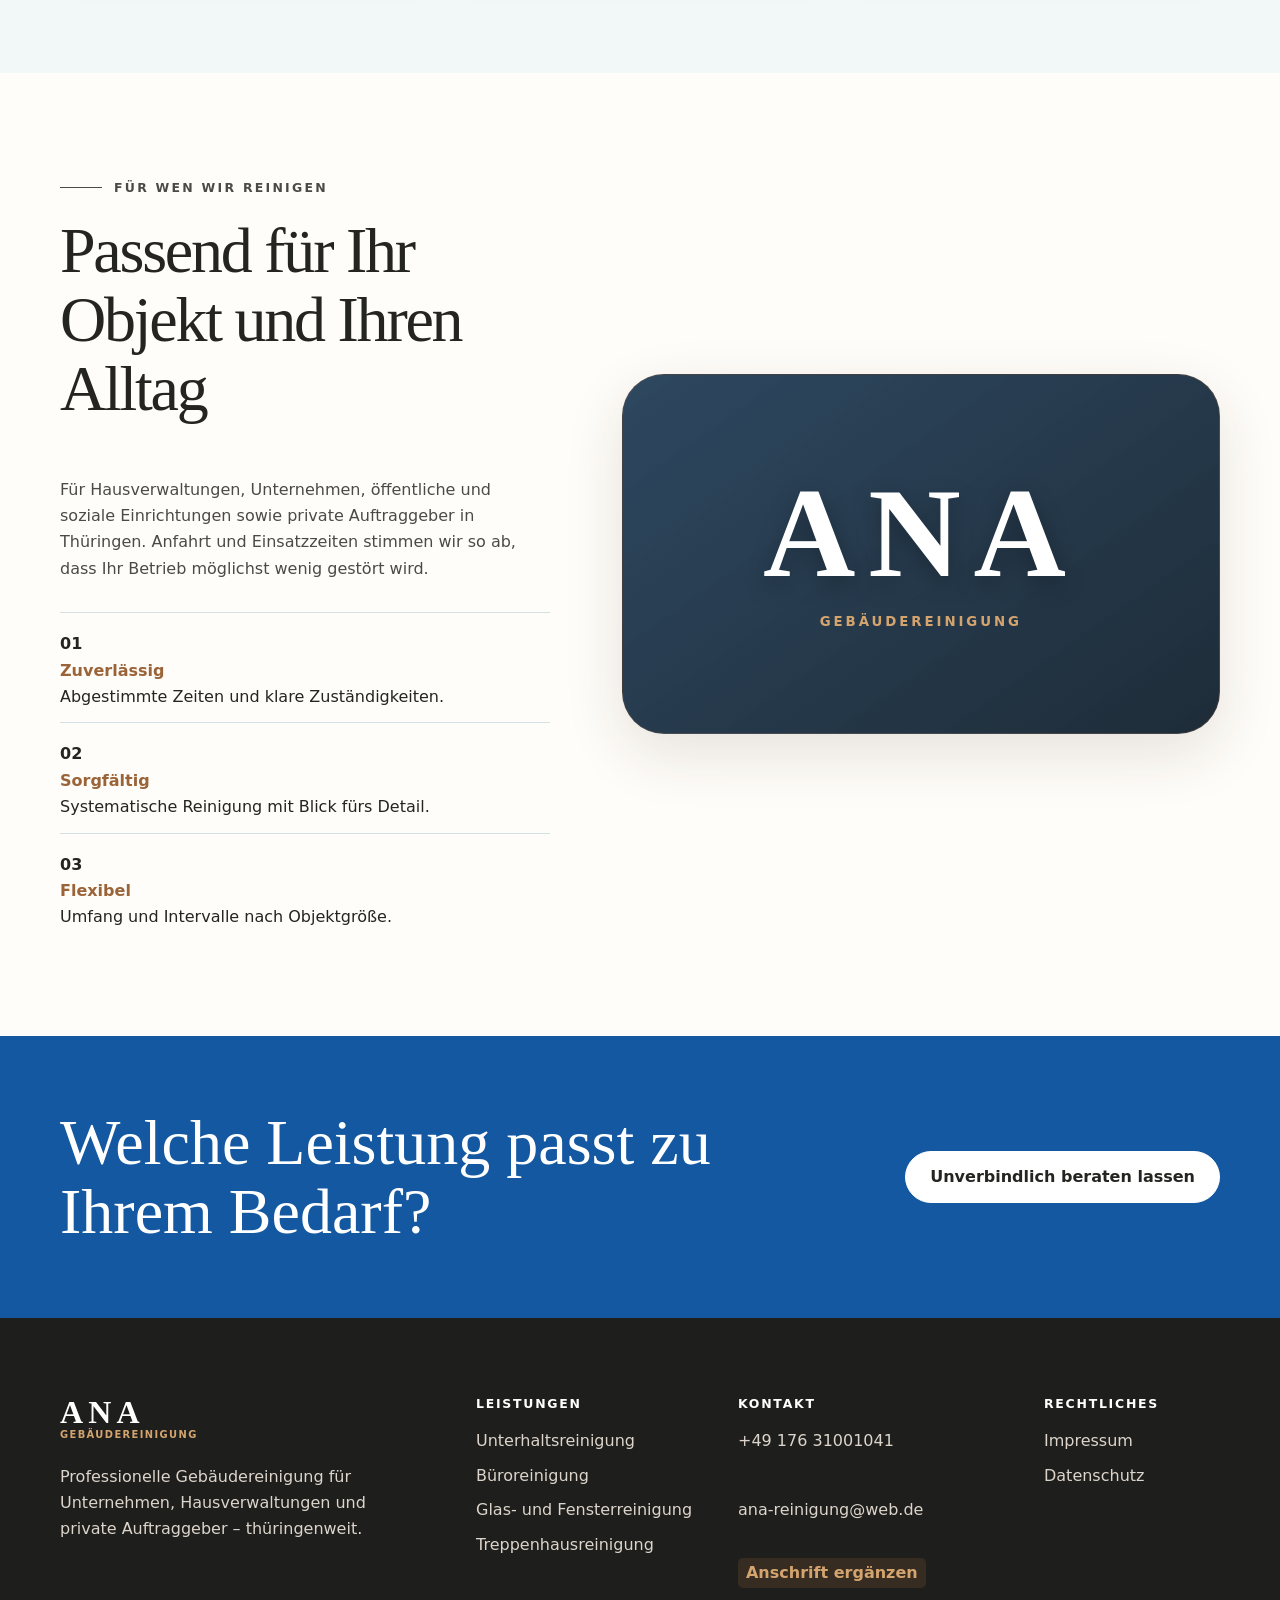
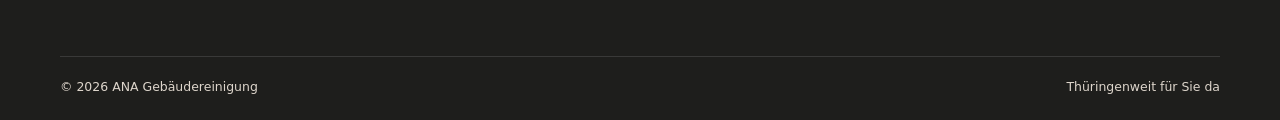
==== commit 526ae9a2: "Hero-Ueberschrift ohne Punkt am Ende" ====
--- a/index.html
+++ b/index.html
@@ -1,5 +1,5 @@
 <!doctype html><html lang="de"><head><meta charset="utf-8"><meta name="robots" content="noindex"><meta name="viewport" content="width=device-width,initial-scale=1"><title>ANA Gebäudereinigung | Professionelle Reinigung in Thüringen</title><meta name="description" content="ANA Gebäudereinigung: Unterhalts-, Büro-, Glas-, Treppenhaus- und Grundreinigung für Unternehmen, Hausverwaltungen und private Auftraggeber in Thüringen."><link rel="icon" href="assets/favicon.svg" type="image/svg+xml"><link rel="stylesheet" href="assets/styles.css?v=8"><script src="assets/site.js" defer></script></head><body data-page="start"><header data-site-header></header><main id="inhalt">
-<section class="home-hero"><div class="shell home-hero-inner"><p class="eyebrow">ANA Gebäudereinigung · Thüringen</p><h1>Sauberkeit, auf die man sich <em>verlassen</em> kann.</h1><p class="home-lead">Unterhalts-, Büro-, Glas- und Grundreinigung für Unternehmen, Hausverwaltungen und private Auftraggeber – zuverlässig, sorgfältig und thüringenweit.</p><div class="actions"><a class="button" href="kontakt.html">Angebot anfragen</a><a class="button secondary" href="leistungen.html">Leistungen ansehen</a></div></div></section>
+<section class="home-hero"><div class="shell home-hero-inner"><p class="eyebrow">ANA Gebäudereinigung · Thüringen</p><h1>Sauberkeit, auf die man sich <em>verlassen</em> kann</h1><p class="home-lead">Unterhalts-, Büro-, Glas- und Grundreinigung für Unternehmen, Hausverwaltungen und private Auftraggeber – zuverlässig, sorgfältig und thüringenweit.</p><div class="actions"><a class="button" href="kontakt.html">Angebot anfragen</a><a class="button secondary" href="leistungen.html">Leistungen ansehen</a></div></div></section>
 <section class="trustbar"><div class="shell trust-grid"><div class="trust-item"><strong>Persönlich</strong><span>ein fester Ansprechpartner</span></div><div class="trust-item"><strong>Flexibel</strong><span>Intervalle nach Ihrem Bedarf</span></div><div class="trust-item"><strong>Sorgfältig</strong><span>Blick fürs Detail</span></div><div class="trust-item"><strong>Thüringen</strong><span>unser Einsatzgebiet</span></div></div></section>
 <section class="section"><div class="shell"><div class="section-head reveal"><div><p class="eyebrow">Unsere Leistungen</p><h2>Reinigung für jedes Objekt</h2></div><p>Wir stimmen Leistung, Intervall und Einsatzzeit auf Ihren Bedarf ab – von der laufenden Pflege bis zur Grundreinigung.</p></div><div class="values-grid cleaning-values"><div class="value reveal"><h3>Unterhaltsreinigung</h3><p>Regelmäßige Pflege von Böden, Oberflächen, Sanitär- und Gemeinschaftsbereichen.</p></div><div class="value reveal"><h3>Büroreinigung</h3><p>Saubere Arbeitsplätze, gepflegte Küchen und hygienische Sanitärbereiche – vor, während oder nach Geschäftszeiten.</p></div><div class="value reveal"><h3>Glas- und Fensterreinigung</h3><p>Streifenfreie Reinigung von Fenstern, Glastüren und Glasflächen, auf Wunsch mit Rahmen und Falzen.</p></div><div class="value reveal"><h3>Treppenhausreinigung</h3><p>Gepflegte Eingangsbereiche, Treppen, Podeste, Handläufe und Aufzüge im gesamten Haus.</p></div><div class="value reveal"><h3>Grund- und Bauendreinigung</h3><p>Intensive Reinigung hartnäckiger Verschmutzungen sowie nach Bau- und Renovierungsarbeiten.</p></div><div class="value reveal value-cta"><h3>Ihr Bedarf fehlt?</h3><p>Sprechen Sie uns an – wir stellen die passende Leistung zusammen.</p><a class="text-link" href="leistungen.html">Alle Leistungen <span>→</span></a></div></div></div></section>
 <section class="section alt"><div class="shell split"><div class="copy reveal"><p class="eyebrow">Für wen wir reinigen</p><h2>Passend für Ihr Objekt und Ihren Alltag</h2><p>Für Hausverwaltungen, Unternehmen, öffentliche und soziale Einrichtungen sowie private Auftraggeber in Thüringen. Anfahrt und Einsatzzeiten stimmen wir so ab, dass Ihr Betrieb möglichst wenig gestört wird.</p><div class="principles"><div class="principle"><b>01</b><div><strong>Zuverlässig</strong><br>Abgestimmte Zeiten und klare Zuständigkeiten.</div></div><div class="principle"><b>02</b><div><strong>Sorgfältig</strong><br>Systematische Reinigung mit Blick fürs Detail.</div></div><div class="principle"><b>03</b><div><strong>Flexibel</strong><br>Umfang und Intervalle nach Objektgröße.</div></div></div></div><div class="brand-panel reveal"><span>ANA</span><small>Gebäudereinigung</small></div></div></section>
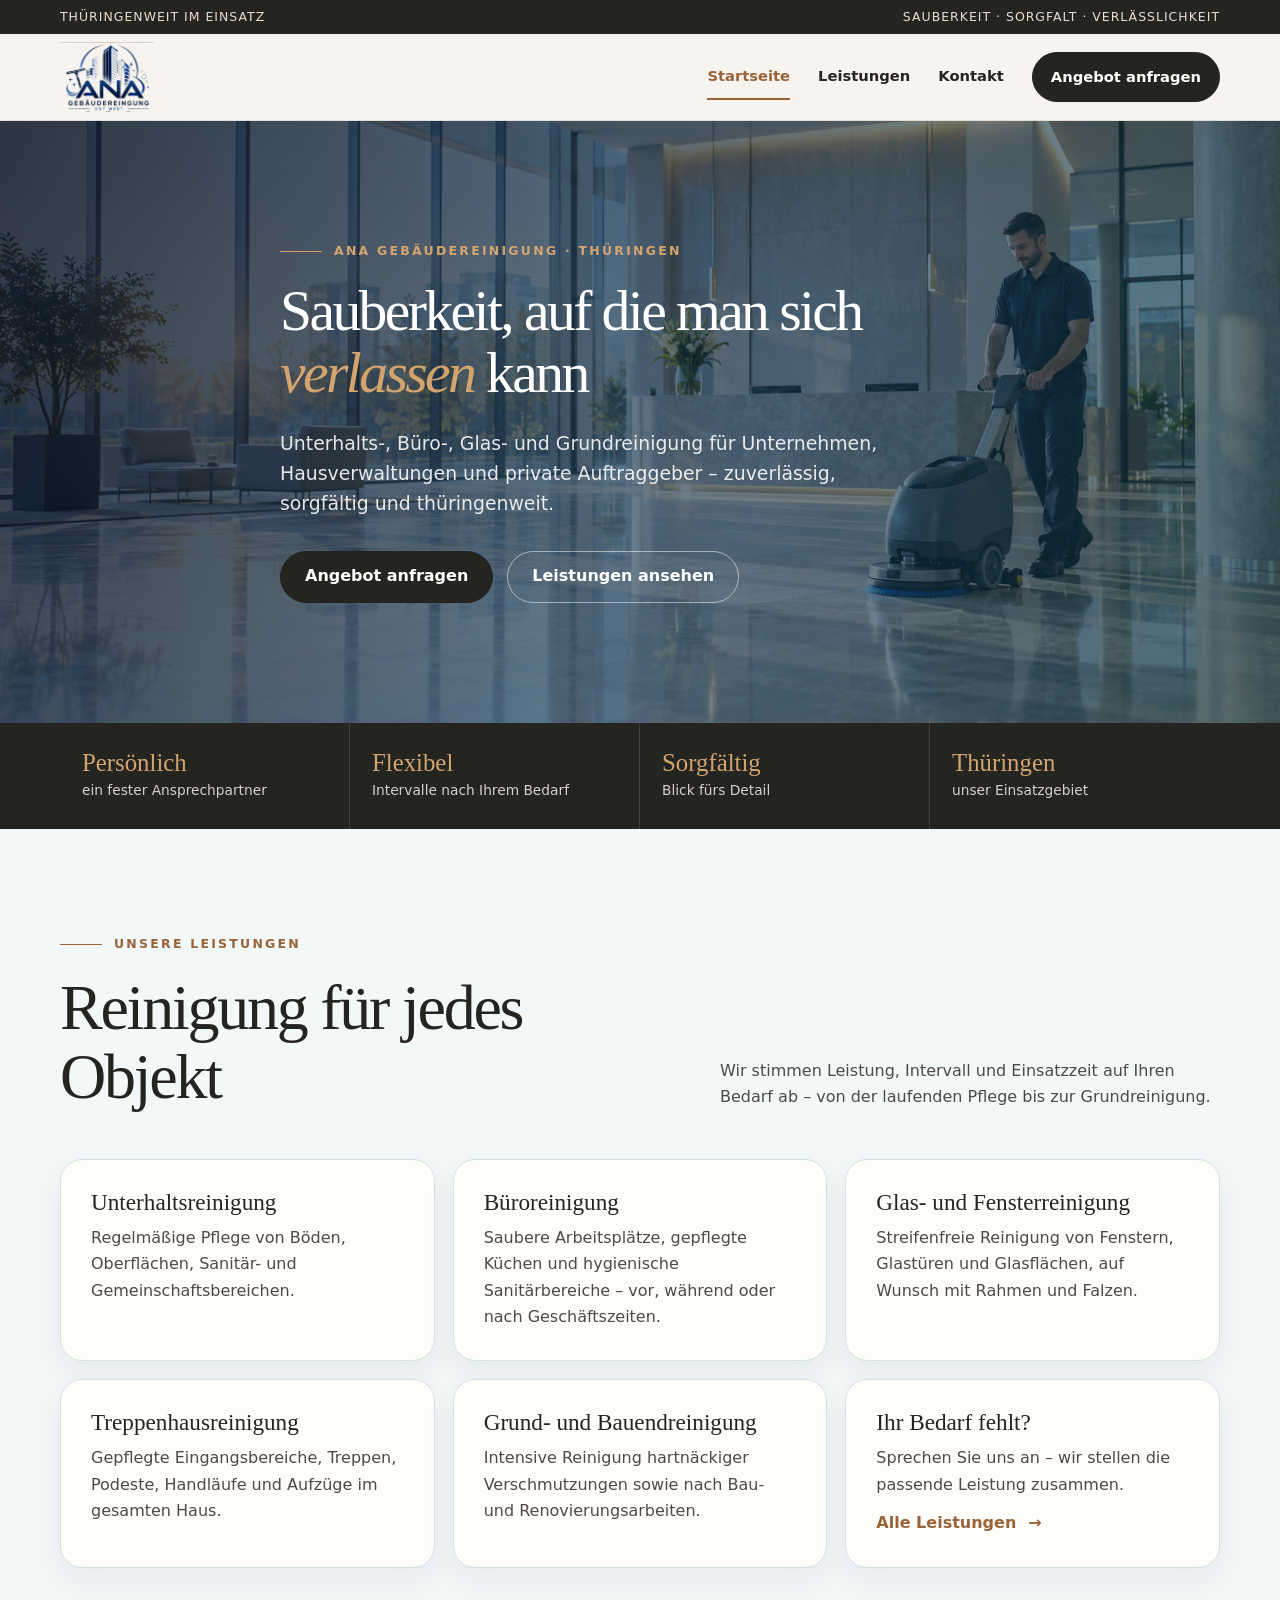
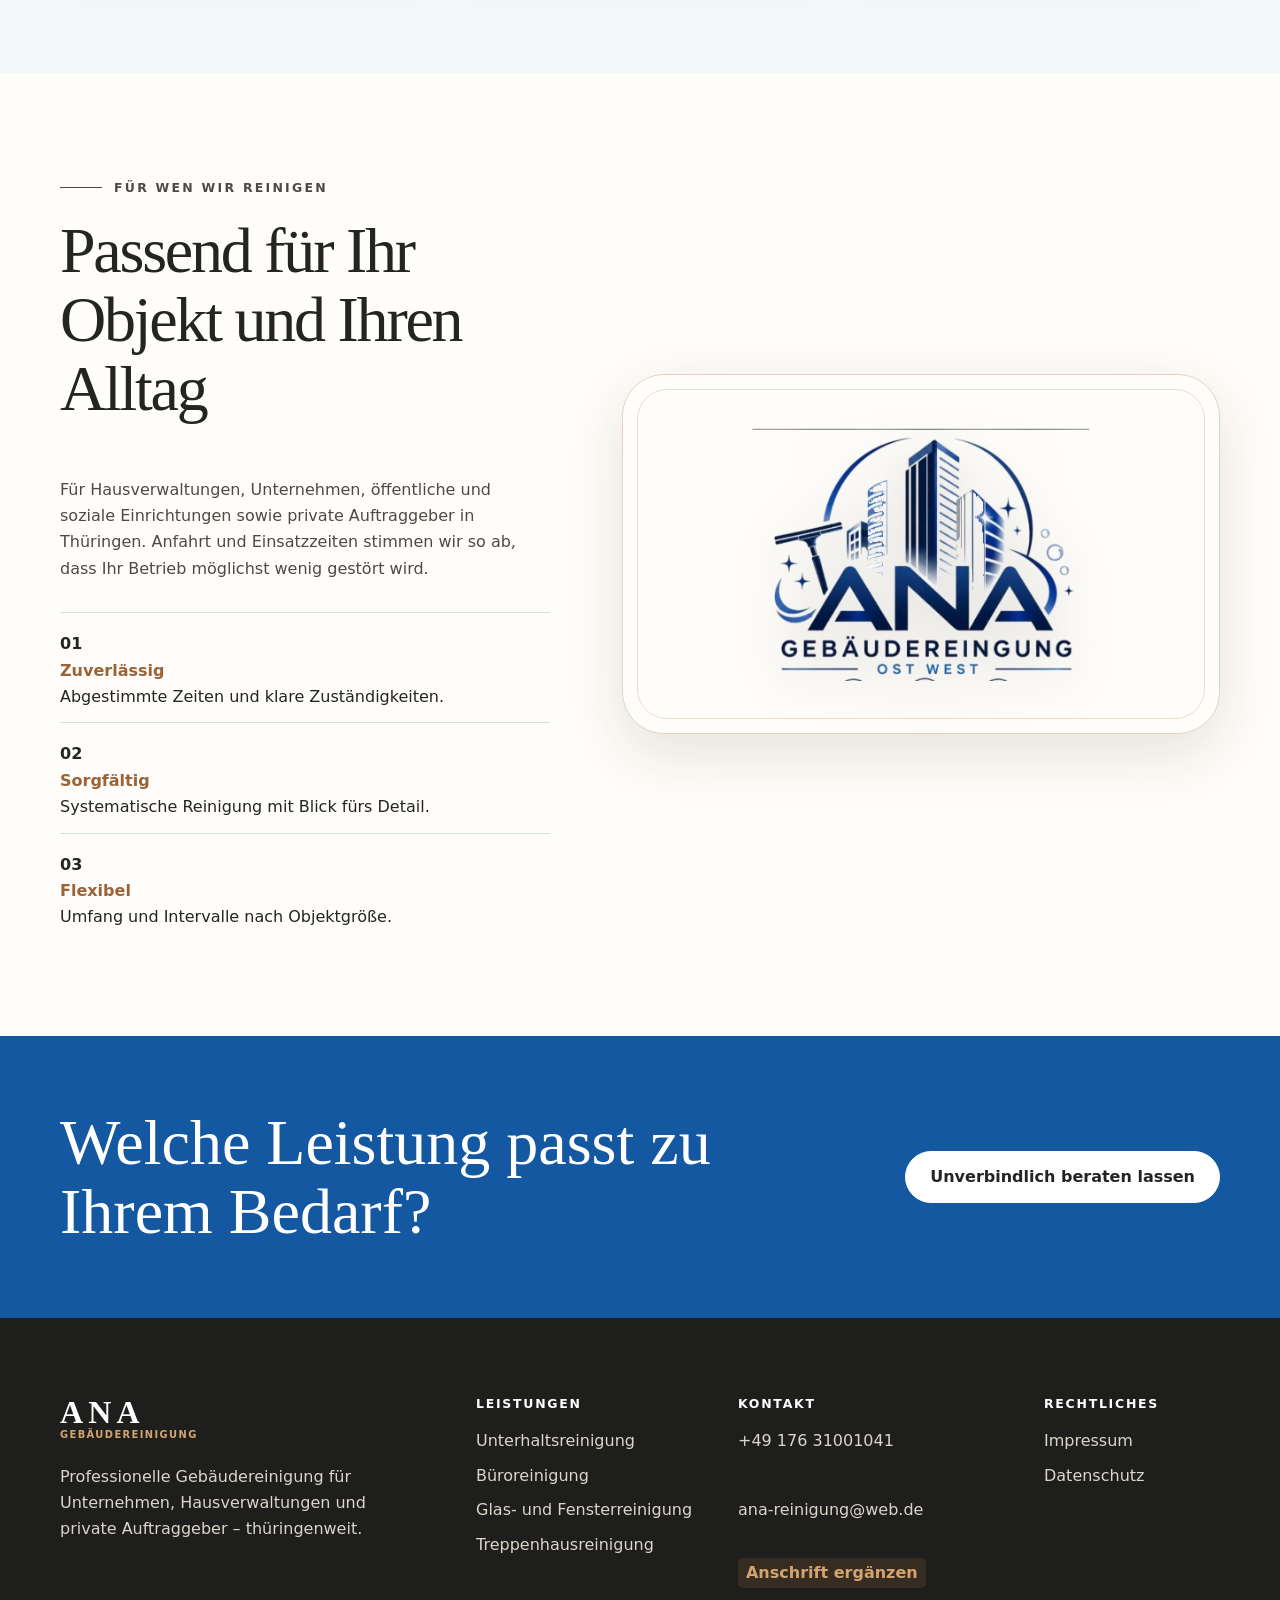
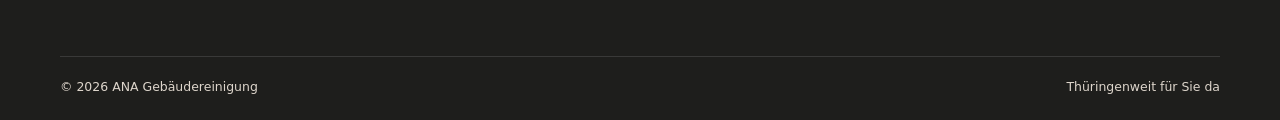
==== commit 906be064: "Logo auf Startseite im edlen hellen Panel Co-Authored-By: Claude Opus 4.8 <noreply@anthropic.com>" ====
--- a/index.html
+++ b/index.html
@@ -1,6 +1,6 @@
-<!doctype html><html lang="de"><head><meta charset="utf-8"><meta name="robots" content="noindex"><meta name="viewport" content="width=device-width,initial-scale=1"><title>ANA Gebäudereinigung | Professionelle Reinigung in Thüringen</title><meta name="description" content="ANA Gebäudereinigung: Unterhalts-, Büro-, Glas-, Treppenhaus- und Grundreinigung für Unternehmen, Hausverwaltungen und private Auftraggeber in Thüringen."><link rel="icon" href="assets/favicon.svg" type="image/svg+xml"><link rel="stylesheet" href="assets/styles.css?v=8"><script src="assets/site.js" defer></script></head><body data-page="start"><header data-site-header></header><main id="inhalt">
+<!doctype html><html lang="de"><head><meta charset="utf-8"><meta name="robots" content="noindex"><meta name="viewport" content="width=device-width,initial-scale=1"><title>ANA Gebäudereinigung | Professionelle Reinigung in Thüringen</title><meta name="description" content="ANA Gebäudereinigung: Unterhalts-, Büro-, Glas-, Treppenhaus- und Grundreinigung für Unternehmen, Hausverwaltungen und private Auftraggeber in Thüringen."><link rel="icon" href="assets/favicon.svg" type="image/svg+xml"><link rel="stylesheet" href="assets/styles.css?v=9"><script src="assets/site.js" defer></script></head><body data-page="start"><header data-site-header></header><main id="inhalt">
 <section class="home-hero"><div class="shell home-hero-inner"><p class="eyebrow">ANA Gebäudereinigung · Thüringen</p><h1>Sauberkeit, auf die man sich <em>verlassen</em> kann</h1><p class="home-lead">Unterhalts-, Büro-, Glas- und Grundreinigung für Unternehmen, Hausverwaltungen und private Auftraggeber – zuverlässig, sorgfältig und thüringenweit.</p><div class="actions"><a class="button" href="kontakt.html">Angebot anfragen</a><a class="button secondary" href="leistungen.html">Leistungen ansehen</a></div></div></section>
 <section class="trustbar"><div class="shell trust-grid"><div class="trust-item"><strong>Persönlich</strong><span>ein fester Ansprechpartner</span></div><div class="trust-item"><strong>Flexibel</strong><span>Intervalle nach Ihrem Bedarf</span></div><div class="trust-item"><strong>Sorgfältig</strong><span>Blick fürs Detail</span></div><div class="trust-item"><strong>Thüringen</strong><span>unser Einsatzgebiet</span></div></div></section>
 <section class="section"><div class="shell"><div class="section-head reveal"><div><p class="eyebrow">Unsere Leistungen</p><h2>Reinigung für jedes Objekt</h2></div><p>Wir stimmen Leistung, Intervall und Einsatzzeit auf Ihren Bedarf ab – von der laufenden Pflege bis zur Grundreinigung.</p></div><div class="values-grid cleaning-values"><div class="value reveal"><h3>Unterhaltsreinigung</h3><p>Regelmäßige Pflege von Böden, Oberflächen, Sanitär- und Gemeinschaftsbereichen.</p></div><div class="value reveal"><h3>Büroreinigung</h3><p>Saubere Arbeitsplätze, gepflegte Küchen und hygienische Sanitärbereiche – vor, während oder nach Geschäftszeiten.</p></div><div class="value reveal"><h3>Glas- und Fensterreinigung</h3><p>Streifenfreie Reinigung von Fenstern, Glastüren und Glasflächen, auf Wunsch mit Rahmen und Falzen.</p></div><div class="value reveal"><h3>Treppenhausreinigung</h3><p>Gepflegte Eingangsbereiche, Treppen, Podeste, Handläufe und Aufzüge im gesamten Haus.</p></div><div class="value reveal"><h3>Grund- und Bauendreinigung</h3><p>Intensive Reinigung hartnäckiger Verschmutzungen sowie nach Bau- und Renovierungsarbeiten.</p></div><div class="value reveal value-cta"><h3>Ihr Bedarf fehlt?</h3><p>Sprechen Sie uns an – wir stellen die passende Leistung zusammen.</p><a class="text-link" href="leistungen.html">Alle Leistungen <span>→</span></a></div></div></div></section>
-<section class="section alt"><div class="shell split"><div class="copy reveal"><p class="eyebrow">Für wen wir reinigen</p><h2>Passend für Ihr Objekt und Ihren Alltag</h2><p>Für Hausverwaltungen, Unternehmen, öffentliche und soziale Einrichtungen sowie private Auftraggeber in Thüringen. Anfahrt und Einsatzzeiten stimmen wir so ab, dass Ihr Betrieb möglichst wenig gestört wird.</p><div class="principles"><div class="principle"><b>01</b><div><strong>Zuverlässig</strong><br>Abgestimmte Zeiten und klare Zuständigkeiten.</div></div><div class="principle"><b>02</b><div><strong>Sorgfältig</strong><br>Systematische Reinigung mit Blick fürs Detail.</div></div><div class="principle"><b>03</b><div><strong>Flexibel</strong><br>Umfang und Intervalle nach Objektgröße.</div></div></div></div><div class="brand-panel reveal"><span>ANA</span><small>Gebäudereinigung</small></div></div></section>
+<section class="section alt"><div class="shell split"><div class="copy reveal"><p class="eyebrow">Für wen wir reinigen</p><h2>Passend für Ihr Objekt und Ihren Alltag</h2><p>Für Hausverwaltungen, Unternehmen, öffentliche und soziale Einrichtungen sowie private Auftraggeber in Thüringen. Anfahrt und Einsatzzeiten stimmen wir so ab, dass Ihr Betrieb möglichst wenig gestört wird.</p><div class="principles"><div class="principle"><b>01</b><div><strong>Zuverlässig</strong><br>Abgestimmte Zeiten und klare Zuständigkeiten.</div></div><div class="principle"><b>02</b><div><strong>Sorgfältig</strong><br>Systematische Reinigung mit Blick fürs Detail.</div></div><div class="principle"><b>03</b><div><strong>Flexibel</strong><br>Umfang und Intervalle nach Objektgröße.</div></div></div></div><div class="brand-panel reveal has-logo"><img src="assets/ana-logo.png" alt="ANA Gebäudereinigung"></div></div></section>
 <section class="cta-band cleaning-cta"><div class="shell"><h2>Welche Leistung passt zu Ihrem Bedarf?</h2><a class="button" href="kontakt.html">Unverbindlich beraten lassen</a></div></section></main><footer data-site-footer></footer></body></html>
--- a/assets/styles.css
+++ b/assets/styles.css
@@ -241,3 +241,9 @@
 /* Bild-Logo in der Kopfzeile */
 .nav-wrap .brand-logo{width:auto;height:70px;mix-blend-mode:normal;}
 @media(max-width:700px){.nav-wrap .brand-logo{height:54px;}}
+
+/* EDEL-LOGO-PANEL v9 (Startseite) */
+.brand-panel.has-logo{background:linear-gradient(160deg,#ffffff,var(--cream));border:1px solid rgba(154,99,56,.28);padding:52px;position:relative;overflow:hidden;}
+.brand-panel.has-logo::before{content:"";position:absolute;inset:14px;border:1px solid rgba(154,99,56,.22);border-radius:30px;pointer-events:none;}
+.brand-panel.has-logo img{width:100%;max-width:340px;height:auto;position:relative;filter:drop-shadow(0 12px 26px rgba(16,31,44,.14));}
+@media(max-width:760px){.brand-panel.has-logo{padding:40px;}.brand-panel.has-logo img{max-width:260px;}}
